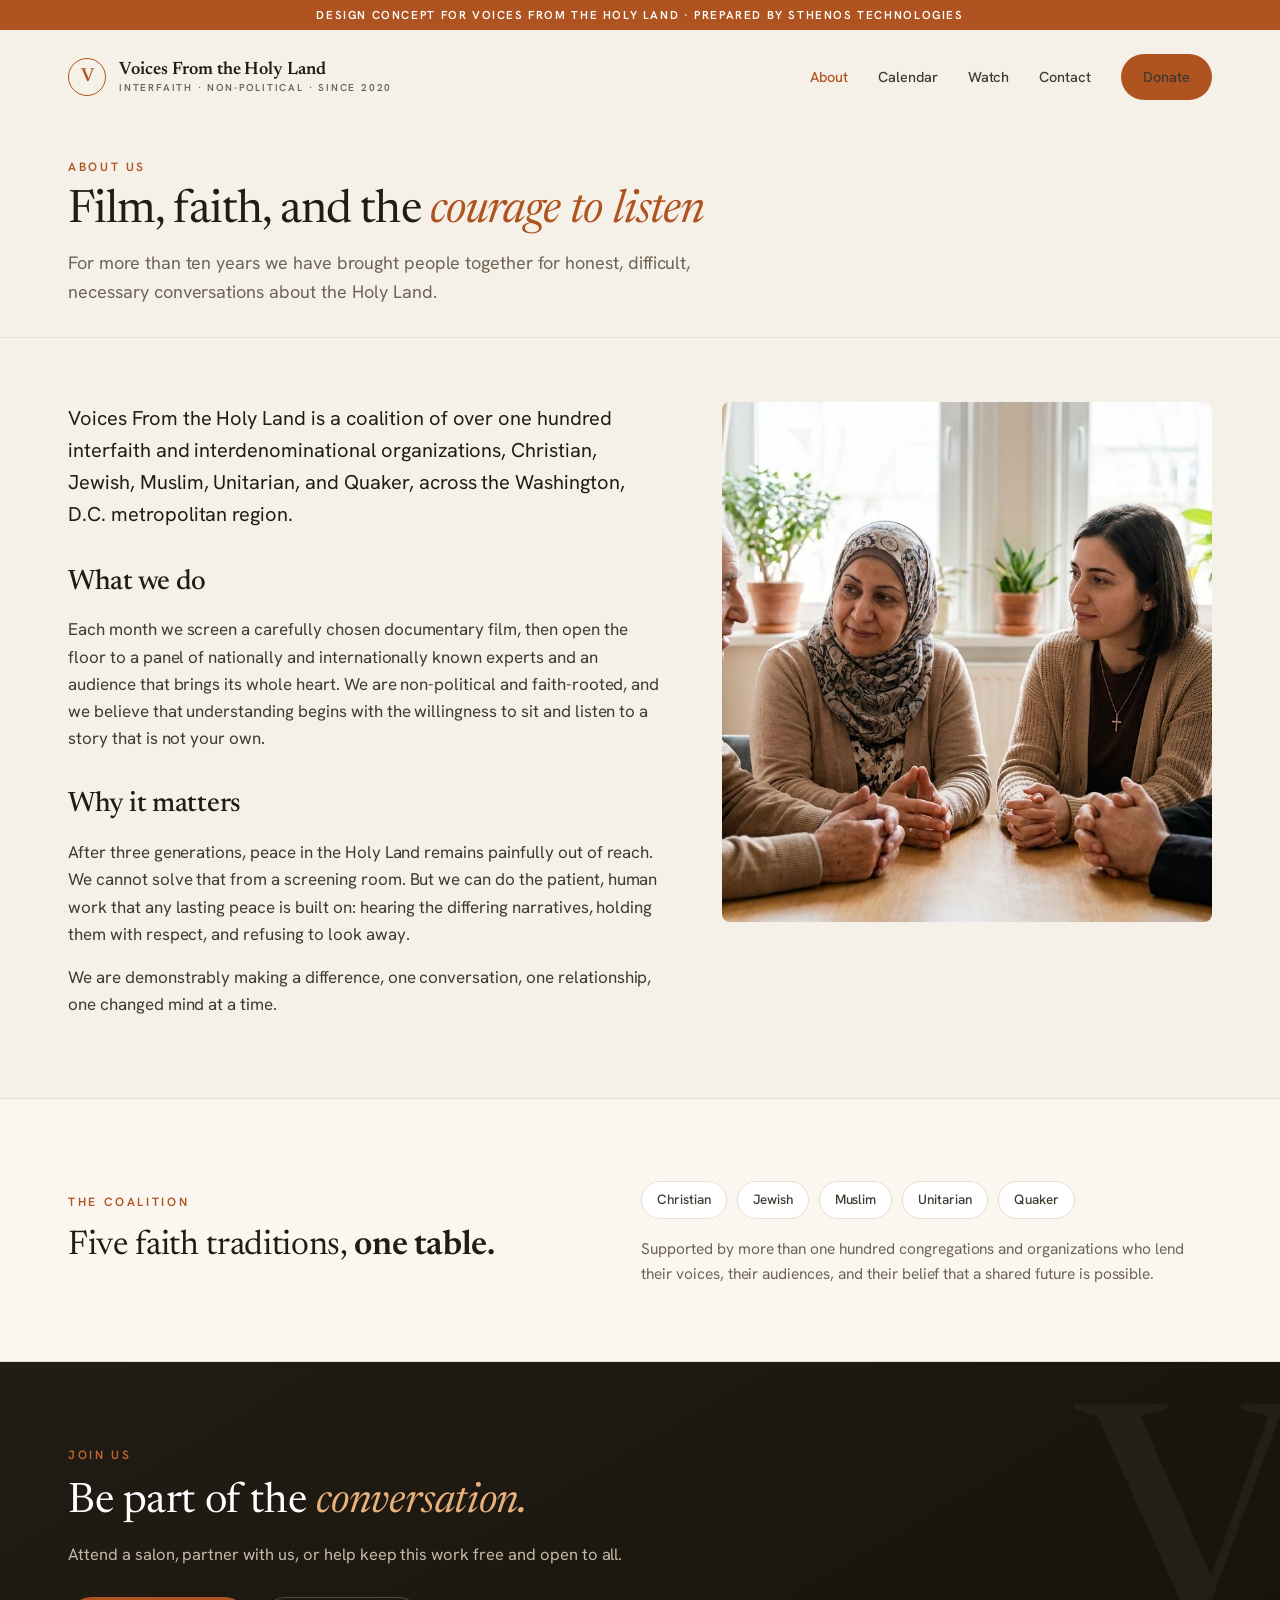
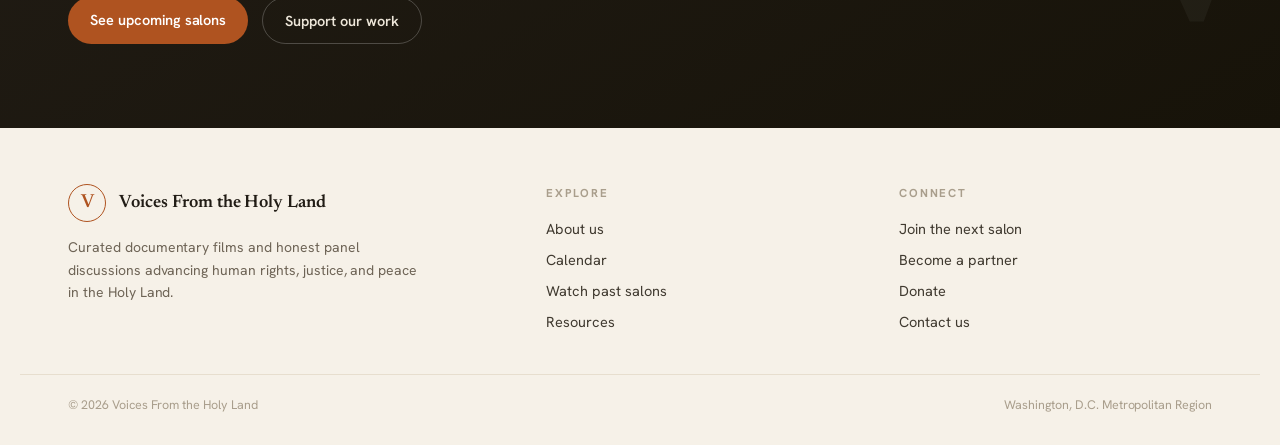
==== about.html @ 0915a4ef "VFHL website design concept (preview)" ====
<!DOCTYPE html>
<html lang="en">
<head>
<meta charset="UTF-8">
<meta name="viewport" content="width=device-width, initial-scale=1.0">
<title>About &middot; Voices From the Holy Land</title>
<link rel="stylesheet" href="assets/style.css">
</head>
<body>
<div class="concept">Design concept for Voices From the Holy Land &middot; prepared by Sthenos Technologies</div>
<nav>
  <a class="brand" href="index.html"><div class="mk serif">V</div><div class="nm">Voices From the Holy Land<small>Interfaith &middot; Non-political &middot; Since 2020</small></div></a>
  <div class="navlinks"><a href="about.html" class="active">About</a><a href="calendar.html">Calendar</a><a href="watch.html">Watch</a><a href="contact.html">Contact</a><a href="donate.html" class="btn">Donate</a></div>
</nav>

<div class="banner"><div class="wrap"><div class="eyebrow">About us</div><h1 class="serif">Film, faith, and the <em>courage to listen</em></h1><p>For more than ten years we have brought people together for honest, difficult, necessary conversations about the Holy Land.</p></div></div>

<section class="pad"><div class="wrap" style="display:grid;grid-template-columns:1.1fr .9fr;gap:54px;align-items:start;">
  <div class="prose">
    <p style="font-size:20px;color:var(--ink);">Voices From the Holy Land is a coalition of over one hundred interfaith and interdenominational organizations, Christian, Jewish, Muslim, Unitarian, and Quaker, across the Washington, D.C. metropolitan region.</p>
    <h2 class="serif">What we do</h2>
    <p>Each month we screen a carefully chosen documentary film, then open the floor to a panel of nationally and internationally known experts and an audience that brings its whole heart. We are non-political and faith-rooted, and we believe that understanding begins with the willingness to sit and listen to a story that is not your own.</p>
    <h2 class="serif">Why it matters</h2>
    <p>After three generations, peace in the Holy Land remains painfully out of reach. We cannot solve that from a screening room. But we can do the patient, human work that any lasting peace is built on: hearing the differing narratives, holding them with respect, and refusing to look away.</p>
    <p>We are demonstrably making a difference, one conversation, one relationship, one changed mind at a time.</p>
  </div>
  <div class="img" style="height:520px;border-radius:8px;background-image:url('assets/img/panel.jpg');"></div>
</div></section>

<section class="coal"><div class="wrap">
  <div><div class="eyebrow" style="margin-bottom:14px;">The coalition</div><h2 class="serif">Five faith traditions, <b>one table.</b></h2></div>
  <div><div class="faiths"><span>Christian</span><span>Jewish</span><span>Muslim</span><span>Unitarian</span><span>Quaker</span></div><p style="margin-top:18px;">Supported by more than one hundred congregations and organizations who lend their voices, their audiences, and their belief that a shared future is possible.</p></div>
</div></section>

<section class="give"><div class="mono serif">V</div><div class="wrap"><div class="eyebrow">Join us</div><h2 class="serif">Be part of the <em>conversation.</em></h2><p>Attend a salon, partner with us, or help keep this work free and open to all.</p><div class="cta"><a href="calendar.html" class="btn">See upcoming salons</a><a href="donate.html" class="btn ghost">Support our work</a></div></div></section>

<footer><div class="wrap">
  <div><div class="brand"><div class="mk serif">V</div><div class="nm">Voices From the Holy Land</div></div><p class="about">Curated documentary films and honest panel discussions advancing human rights, justice, and peace in the Holy Land.</p></div>
  <div><h6>Explore</h6><ul><li><a href="about.html">About us</a></li><li><a href="calendar.html">Calendar</a></li><li><a href="watch.html">Watch past salons</a></li><li><a href="contact.html">Resources</a></li></ul></div>
  <div><h6>Connect</h6><ul><li><a href="calendar.html">Join the next salon</a></li><li><a href="contact.html">Become a partner</a></li><li><a href="donate.html">Donate</a></li><li><a href="contact.html">Contact us</a></li></ul></div>
</div><div class="legal"><span>&copy; 2026 Voices From the Holy Land</span><span>Washington, D.C. Metropolitan Region</span></div></footer>
</body>
</html>
---- assets/style.css ----
/* Voices From the Holy Land — design concept stylesheet (Sthenos Technologies) */
@import url('https://fonts.googleapis.com/css2?family=Newsreader:ital,opsz,wght@0,6..72,300;0,6..72,400;0,6..72,500;0,6..72,600;1,6..72,400;1,6..72,500&family=Hanken+Grotesk:wght@400;500;600;700&display=swap');

:root{
  --paper:#F6F1E8; --paper2:#FBF7F0; --card:#FFFFFF; --ink:#211C15; --ink-deep:#171309;
  --body:#403A30; --muted:#6E6456; --faint:#A99E8C; --line:#E7DECE; --line-soft:#EFE8DA;
  --clay:#AF5320; --clay-bright:#C2682E; --clay-wash:#F1E5D8;
}
*{box-sizing:border-box;margin:0;padding:0;}
body{font-family:"Hanken Grotesk",sans-serif;color:var(--body);background:var(--paper);
  font-size:17px;line-height:1.6;-webkit-font-smoothing:antialiased;letter-spacing:-0.002em;}
.serif{font-family:"Newsreader",Georgia,serif;}
img{display:block;max-width:100%;}
a{color:inherit;text-decoration:none;}
.wrap{max-width:1240px;margin:0 auto;padding:0 48px;}
.eyebrow{font-size:12px;letter-spacing:.22em;text-transform:uppercase;color:var(--clay);font-weight:600;}
.center{text-align:center;}

/* concept ribbon */
.concept{background:var(--clay);color:#fff;text-align:center;font-size:11.5px;letter-spacing:.14em;
  text-transform:uppercase;font-weight:600;padding:6px;}
.concept a{color:#fff;text-decoration:underline;}

/* buttons */
.btn{display:inline-block;background:var(--clay);color:#fff;font-weight:600;font-size:14.5px;padding:11px 22px;border-radius:999px;cursor:pointer;border:none;font-family:inherit;}
.btn:hover{background:var(--clay-bright);}
.btn.ghost{background:transparent;color:var(--ink);border:1.5px solid var(--line);}
.btn.ghost:hover{border-color:var(--clay);color:var(--clay);}
.btn.lg{padding:14px 30px;font-size:16px;}

/* duotone-free image helper */
.img{background-size:cover;background-position:center;background-repeat:no-repeat;background-color:#2a231a;}

/* NAV */
nav{display:flex;align-items:center;justify-content:space-between;padding:24px 48px;max-width:1240px;margin:0 auto;}
.brand{display:flex;align-items:center;gap:13px;}
.brand .mk{width:38px;height:38px;border-radius:50%;border:1.5px solid var(--clay);display:flex;align-items:center;justify-content:center;font-family:"Newsreader",serif;font-weight:600;font-size:19px;color:var(--clay);}
.brand .nm{font-family:"Newsreader",serif;font-size:18px;font-weight:600;color:var(--ink);line-height:1.1;}
.brand .nm small{display:block;font-family:"Hanken Grotesk",sans-serif;font-size:10px;letter-spacing:.18em;text-transform:uppercase;color:var(--muted);font-weight:600;margin-top:2px;}
.navlinks{display:flex;gap:30px;align-items:center;}
.navlinks a{font-size:14.5px;font-weight:500;color:var(--body);}
.navlinks a:hover,.navlinks a.active{color:var(--clay);}

/* HERO (home) */
.hero{display:grid;grid-template-columns:1.06fr .94fr;gap:56px;align-items:center;padding:40px 48px 80px;max-width:1240px;margin:0 auto;}
.hero .kick{margin-bottom:22px;}
.hero h1{font-family:"Newsreader",serif;font-weight:400;font-size:60px;line-height:1.04;letter-spacing:-0.02em;color:var(--ink);}
.hero h1 em{font-style:italic;color:var(--clay);}
.hero p.sub{font-size:18.5px;color:var(--muted);margin-top:24px;max-width:30em;line-height:1.55;}
.hero .cta{display:flex;gap:14px;margin-top:34px;align-items:center;}
.hero .meta{margin-top:40px;display:flex;gap:34px;border-top:1px solid var(--line);padding-top:22px;}
.hero .meta .n{font-family:"Newsreader",serif;font-size:30px;font-weight:500;color:var(--ink);line-height:1;}
.hero .meta .l{font-size:12.5px;color:var(--muted);margin-top:6px;}
.hero-img{height:540px;border-radius:6px;position:relative;overflow:hidden;background-size:cover;background-position:center;}
.hero-img .cap{position:absolute;left:22px;bottom:20px;color:#F4EADF;font-size:12px;background:rgba(23,19,9,.4);backdrop-filter:blur(2px);padding:7px 12px;border-radius:5px;}

/* PAGE BANNER (inner pages) */
.banner{padding:34px 0 30px;border-bottom:1px solid var(--line);}
.banner h1{font-family:"Newsreader",serif;font-weight:400;font-size:46px;letter-spacing:-0.02em;color:var(--ink);line-height:1.05;margin-top:10px;}
.banner h1 em{font-style:italic;color:var(--clay);}
.banner p{color:var(--muted);font-size:18px;max-width:38em;margin-top:14px;}

/* generic section */
section.pad{padding:64px 0;}
.lead{color:var(--muted);font-size:18px;max-width:34em;}
.prose p{margin:0 0 16px;max-width:36em;color:var(--body);}
.prose h2{font-family:"Newsreader",serif;font-weight:500;font-size:28px;color:var(--ink);margin:30px 0 12px;letter-spacing:-0.01em;}

/* MISSION band */
.mission{background:var(--ink);color:#EDE6D9;padding:78px 0;}
.mission .wrap{display:grid;grid-template-columns:.8fr 1.2fr;gap:50px;align-items:start;}
.mission .eyebrow{color:var(--clay-bright);}
.mission h2{font-family:"Newsreader",serif;font-weight:400;font-size:25px;line-height:1.5;color:#FBF6EE;letter-spacing:-0.01em;}
.mission h2 b{font-weight:600;color:#fff;}
.mission .stat{margin-top:14px;color:#B7AD9C;font-size:15px;}

/* NEXT salon */
.next .wrap{display:grid;grid-template-columns:1fr 1fr;gap:48px;align-items:stretch;}
.next .img{border-radius:6px;min-height:360px;}
.next .panel{display:flex;flex-direction:column;justify-content:center;}
.next .date{display:flex;align-items:baseline;gap:10px;color:var(--clay);font-weight:600;}
.next .date .d{font-family:"Newsreader",serif;font-size:46px;font-weight:500;line-height:1;}
.next .date .mo{font-size:13px;letter-spacing:.16em;text-transform:uppercase;}
.next h3{font-family:"Newsreader",serif;font-weight:500;font-size:34px;line-height:1.12;color:var(--ink);margin:18px 0 12px;letter-spacing:-0.01em;}
.next p{color:var(--muted);max-width:30em;margin-bottom:24px;}
.next .who{font-size:13.5px;color:var(--faint);margin-top:16px;}

/* LIBRARY (home featured) */
.lib .head{display:flex;align-items:flex-end;justify-content:space-between;margin-bottom:30px;}
.lib .head h2{font-family:"Newsreader",serif;font-weight:400;font-size:40px;letter-spacing:-0.015em;color:var(--ink);line-height:1.05;}
.lib .head h2 em{font-style:italic;color:var(--clay);}
.lib .grid{display:grid;grid-template-columns:1.5fr 1fr;gap:30px;}
.feat{border-radius:6px;overflow:hidden;}
.feat .ph{height:330px;background-size:cover;background-position:center;}
.feat .body{padding:20px 4px 0;}
.feat .tag,.list .tag{font-size:11.5px;letter-spacing:.14em;text-transform:uppercase;color:var(--clay);font-weight:600;}
.feat h4{font-family:"Newsreader",serif;font-weight:500;font-size:26px;color:var(--ink);margin:8px 0 6px;line-height:1.15;}
.feat p{color:var(--muted);font-size:15px;max-width:34em;}
.list{display:flex;flex-direction:column;gap:18px;}
.litem{display:grid;grid-template-columns:118px 1fr;gap:16px;align-items:center;border-bottom:1px solid var(--line-soft);padding-bottom:18px;}
.litem:last-child{border-bottom:none;}
.litem .th{height:80px;border-radius:5px;}
.litem h5{font-family:"Newsreader",serif;font-weight:500;font-size:17.5px;color:var(--ink);line-height:1.2;margin-bottom:3px;}
.litem .meta{font-size:12.5px;color:var(--faint);}

/* WATCH page grid (uniform editorial cards, varied via featured row handled in markup) */
.watchgrid{display:grid;grid-template-columns:repeat(3,1fr);gap:28px;margin-top:8px;}
.wcard{border:1px solid var(--line);border-radius:8px;overflow:hidden;background:var(--card);}
.wcard .ph{height:170px;background-size:cover;background-position:center;}
.wcard .b{padding:16px 17px 18px;}
.wcard .tag{font-size:11px;letter-spacing:.14em;text-transform:uppercase;color:var(--clay);font-weight:600;}
.wcard h4{font-family:"Newsreader",serif;font-weight:500;font-size:20px;color:var(--ink);margin:7px 0 6px;line-height:1.18;}
.wcard p{font-size:13.5px;color:var(--muted);}

/* CALENDAR list */
.event{display:grid;grid-template-columns:120px 1fr auto;gap:26px;align-items:center;padding:22px 0;border-bottom:1px solid var(--line);}
.event .d{font-family:"Newsreader",serif;color:var(--clay);}
.event .d .day{font-size:38px;font-weight:500;line-height:1;}
.event .d .mo{font-size:12px;letter-spacing:.14em;text-transform:uppercase;font-family:"Hanken Grotesk",sans-serif;font-weight:700;}
.event h4{font-family:"Newsreader",serif;font-weight:500;font-size:23px;color:var(--ink);line-height:1.15;}
.event .meta{font-size:13.5px;color:var(--muted);margin-top:4px;}

/* COALITION */
.coal{background:var(--paper2);border-top:1px solid var(--line);border-bottom:1px solid var(--line);padding:74px 0;}
.coal .wrap{display:grid;grid-template-columns:1fr 1.1fr;gap:54px;align-items:center;}
.coal h2{font-family:"Newsreader",serif;font-weight:400;font-size:34px;line-height:1.18;color:var(--ink);letter-spacing:-0.01em;}
.coal h2 b{font-weight:600;}
.faiths{display:flex;flex-wrap:wrap;gap:10px;margin-top:8px;}
.faiths span{font-size:13.5px;color:var(--body);border:1px solid var(--line);background:#fff;border-radius:999px;padding:7px 15px;font-weight:500;}
.coal p{color:var(--muted);font-size:15.5px;}

/* DONATE band + page */
.give{background:linear-gradient(150deg,#211C15,#171309);color:#EDE6D9;padding:84px 0;position:relative;overflow:hidden;}
.give .mono{position:absolute;right:-20px;bottom:-60px;font-family:"Newsreader",serif;font-size:300px;color:#fff;opacity:.04;font-weight:500;}
.give .wrap{position:relative;}
.give .eyebrow{color:var(--clay-bright);}
.give h2{font-family:"Newsreader",serif;font-weight:400;font-size:42px;line-height:1.1;color:#fff;margin:14px 0 16px;max-width:15em;letter-spacing:-0.01em;}
.give h2 em{font-style:italic;color:#E8B07A;}
.give p{color:#C3B9A8;max-width:36em;font-size:16.5px;margin-bottom:30px;}
.give .cta{display:flex;gap:14px;}
.give .btn.ghost{color:#EDE6D9;border-color:rgba(255,255,255,.22);}
.give .btn.ghost:hover{border-color:var(--clay-bright);color:#fff;}
.tiers{display:grid;grid-template-columns:repeat(4,1fr);gap:16px;margin-top:8px;}
.tier{border:1px solid var(--line);border-radius:8px;padding:22px 20px;background:var(--card);text-align:center;}
.tier .amt{font-family:"Newsreader",serif;font-size:30px;font-weight:500;color:var(--ink);}
.tier p{font-size:13.5px;color:var(--muted);margin:8px 0 16px;}

/* CONTACT form */
.formgrid{display:grid;grid-template-columns:1.1fr 1fr;gap:48px;align-items:start;}
.field{margin-bottom:16px;}
.field label{display:block;font-size:13px;font-weight:600;color:var(--ink);margin-bottom:6px;}
.field input,.field textarea{width:100%;border:1px solid var(--line);border-radius:7px;padding:12px 14px;font-family:inherit;font-size:15px;color:var(--body);background:var(--card);}
.field textarea{min-height:130px;resize:vertical;}
.field input:focus,.field textarea:focus{outline:none;border-color:var(--clay);}

/* FOOTER */
footer{padding:56px 0 30px;}
footer .wrap{display:grid;grid-template-columns:1.4fr 1fr 1fr;gap:40px;}
footer .brand{margin-bottom:14px;}
footer .about{color:var(--muted);font-size:14px;max-width:26em;}
footer h6{font-size:11.5px;letter-spacing:.16em;text-transform:uppercase;color:var(--faint);font-weight:700;margin-bottom:14px;}
footer ul{list-style:none;}
footer li{margin:8px 0;font-size:14.5px;}
footer li a:hover{color:var(--clay);}
.legal{max-width:1240px;margin:32px auto 0;padding:20px 48px 0;border-top:1px solid var(--line);display:flex;justify-content:space-between;color:var(--faint);font-size:12.5px;}

@media (max-width:900px){
  .wrap{padding:0 24px;}
  .hero,.mission .wrap,.next .wrap,.lib .grid,.coal .wrap,.formgrid{grid-template-columns:1fr;}
  .watchgrid,.tiers{grid-template-columns:1fr 1fr;}
  .hero h1{font-size:42px;} nav{padding:18px 24px;flex-wrap:wrap;gap:12px;}
}
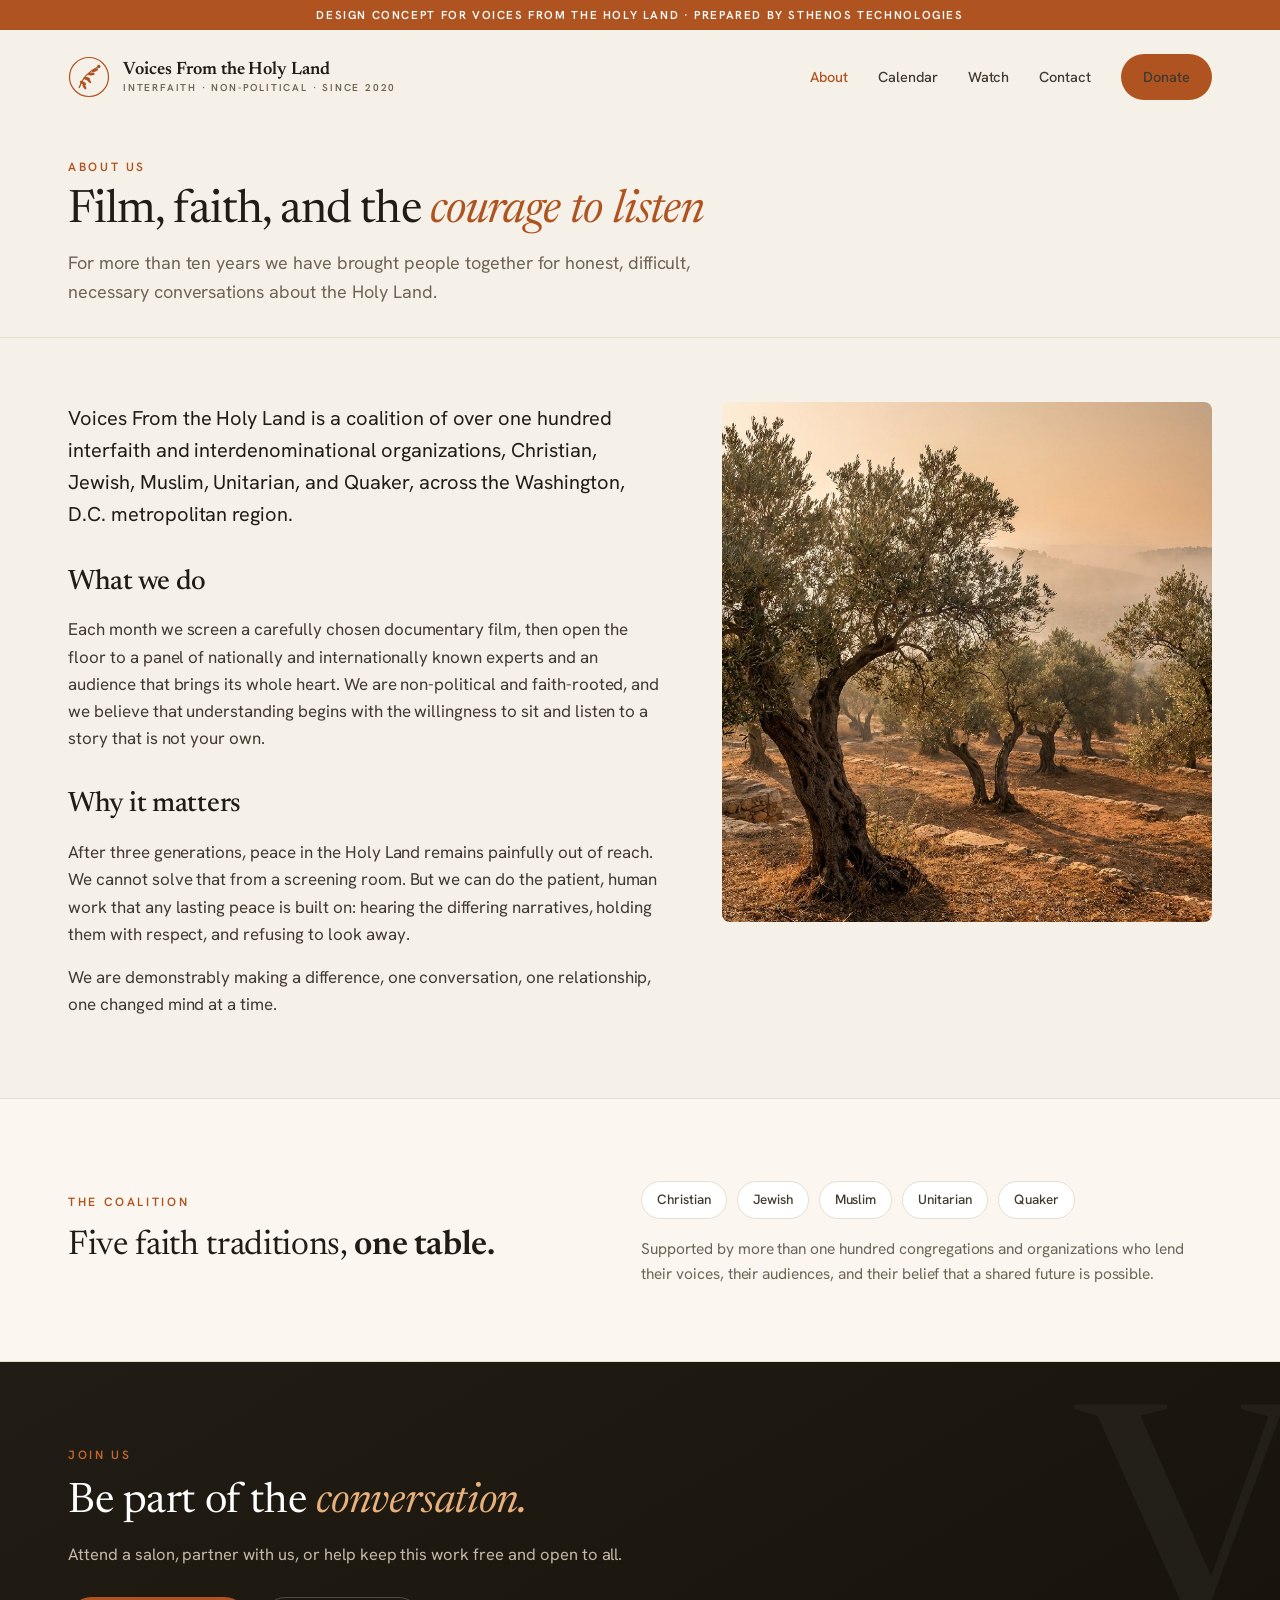
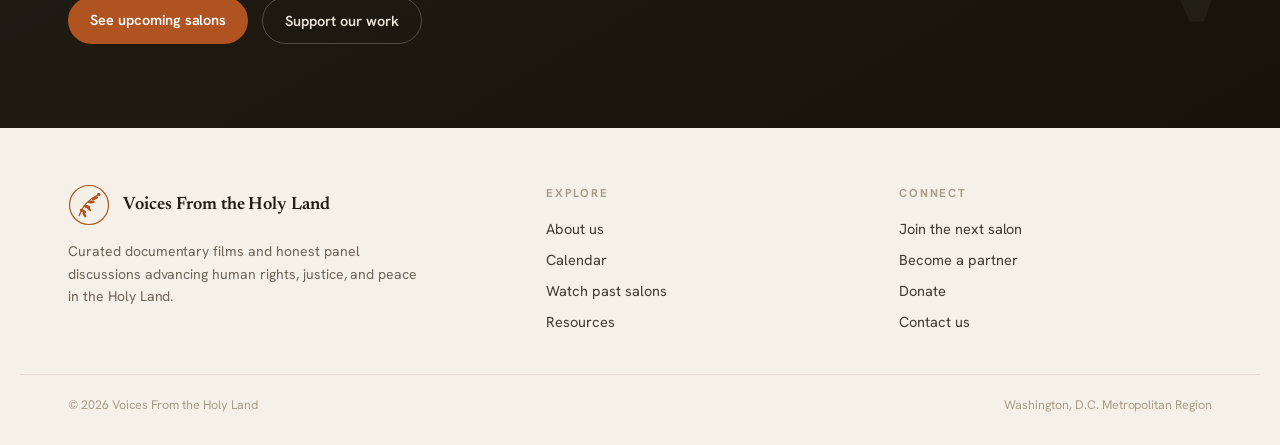
==== commit e1a46948: "Redesign: olive-branch logo, cinematic full-bleed hero, unique imagery, working CTAs, donation engin" ====
--- a/about.html
+++ b/about.html
@@ -9,7 +9,7 @@
 <body>
 <div class="concept">Design concept for Voices From the Holy Land &middot; prepared by Sthenos Technologies</div>
 <nav>
-  <a class="brand" href="index.html"><div class="mk serif">V</div><div class="nm">Voices From the Holy Land<small>Interfaith &middot; Non-political &middot; Since 2020</small></div></a>
+  <a class="brand" href="index.html"><img src="assets/logo.svg" class="mk" alt="Voices From the Holy Land"><div class="nm">Voices From the Holy Land<small>Interfaith &middot; Non-political &middot; Since 2020</small></div></a>
   <div class="navlinks"><a href="about.html" class="active">About</a><a href="calendar.html">Calendar</a><a href="watch.html">Watch</a><a href="contact.html">Contact</a><a href="donate.html" class="btn">Donate</a></div>
 </nav>
 
@@ -24,7 +24,7 @@
     <p>After three generations, peace in the Holy Land remains painfully out of reach. We cannot solve that from a screening room. But we can do the patient, human work that any lasting peace is built on: hearing the differing narratives, holding them with respect, and refusing to look away.</p>
     <p>We are demonstrably making a difference, one conversation, one relationship, one changed mind at a time.</p>
   </div>
-  <div class="img" style="height:520px;border-radius:8px;background-image:url('assets/img/panel.jpg');"></div>
+  <div class="img" style="height:520px;border-radius:8px;background-image:url('assets/img/hero.jpg');"></div>
 </div></section>
 
 <section class="coal"><div class="wrap">
@@ -35,7 +35,7 @@
 <section class="give"><div class="mono serif">V</div><div class="wrap"><div class="eyebrow">Join us</div><h2 class="serif">Be part of the <em>conversation.</em></h2><p>Attend a salon, partner with us, or help keep this work free and open to all.</p><div class="cta"><a href="calendar.html" class="btn">See upcoming salons</a><a href="donate.html" class="btn ghost">Support our work</a></div></div></section>
 
 <footer><div class="wrap">
-  <div><div class="brand"><div class="mk serif">V</div><div class="nm">Voices From the Holy Land</div></div><p class="about">Curated documentary films and honest panel discussions advancing human rights, justice, and peace in the Holy Land.</p></div>
+  <div><div class="brand"><img src="assets/logo.svg" class="mk" alt="Voices From the Holy Land"><div class="nm">Voices From the Holy Land</div></div><p class="about">Curated documentary films and honest panel discussions advancing human rights, justice, and peace in the Holy Land.</p></div>
   <div><h6>Explore</h6><ul><li><a href="about.html">About us</a></li><li><a href="calendar.html">Calendar</a></li><li><a href="watch.html">Watch past salons</a></li><li><a href="contact.html">Resources</a></li></ul></div>
   <div><h6>Connect</h6><ul><li><a href="calendar.html">Join the next salon</a></li><li><a href="contact.html">Become a partner</a></li><li><a href="donate.html">Donate</a></li><li><a href="contact.html">Contact us</a></li></ul></div>
 </div><div class="legal"><span>&copy; 2026 Voices From the Holy Land</span><span>Washington, D.C. Metropolitan Region</span></div></footer>
--- a/assets/style.css
+++ b/assets/style.css
@@ -34,7 +34,7 @@
 /* NAV */
 nav{display:flex;align-items:center;justify-content:space-between;padding:24px 48px;max-width:1240px;margin:0 auto;}
 .brand{display:flex;align-items:center;gap:13px;}
-.brand .mk{width:38px;height:38px;border-radius:50%;border:1.5px solid var(--clay);display:flex;align-items:center;justify-content:center;font-family:"Newsreader",serif;font-weight:600;font-size:19px;color:var(--clay);}
+.brand .mk{width:42px;height:42px;flex:0 0 42px;}
 .brand .nm{font-family:"Newsreader",serif;font-size:18px;font-weight:600;color:var(--ink);line-height:1.1;}
 .brand .nm small{display:block;font-family:"Hanken Grotesk",sans-serif;font-size:10px;letter-spacing:.18em;text-transform:uppercase;color:var(--muted);font-weight:600;margin-top:2px;}
 .navlinks{display:flex;gap:30px;align-items:center;}
@@ -104,9 +104,10 @@
 .litem .meta{font-size:12.5px;color:var(--faint);}
 
 /* WATCH page grid (uniform editorial cards, varied via featured row handled in markup) */
-.watchgrid{display:grid;grid-template-columns:repeat(3,1fr);gap:28px;margin-top:8px;}
-.wcard{border:1px solid var(--line);border-radius:8px;overflow:hidden;background:var(--card);}
-.wcard .ph{height:170px;background-size:cover;background-position:center;}
+.watchgrid{display:grid;grid-template-columns:repeat(2,1fr);gap:28px;margin-top:8px;}
+.wcard{border:1px solid var(--line);border-radius:8px;overflow:hidden;background:var(--card);transition:box-shadow .15s;}
+.wcard:hover{box-shadow:0 16px 40px -28px rgba(33,28,21,.5);}
+.wcard .ph{height:240px;background-size:cover;background-position:center;}
 .wcard .b{padding:16px 17px 18px;}
 .wcard .tag{font-size:11px;letter-spacing:.14em;text-transform:uppercase;color:var(--clay);font-weight:600;}
 .wcard h4{font-family:"Newsreader",serif;font-weight:500;font-size:20px;color:var(--ink);margin:7px 0 6px;line-height:1.18;}
@@ -164,7 +165,51 @@
 footer li a:hover{color:var(--clay);}
 .legal{max-width:1240px;margin:32px auto 0;padding:20px 48px 0;border-top:1px solid var(--line);display:flex;justify-content:space-between;color:var(--faint);font-size:12.5px;}
 
+/* ---- CINEMATIC FULL-BLEED HERO ---- */
+.herofull{position:relative;min-height:84vh;display:flex;align-items:flex-end;background-size:cover;background-position:center;color:#fff;}
+.herofull:before{content:"";position:absolute;inset:0;background:linear-gradient(180deg,rgba(23,19,9,.12) 0%,rgba(23,19,9,.28) 42%,rgba(23,19,9,.84) 100%);}
+.herofull .inner{position:relative;max-width:1240px;margin:0 auto;padding:0 48px 60px;width:100%;}
+.herofull .kick{color:#E8B07A;}
+.herofull h1{font-family:"Newsreader",serif;font-weight:400;font-size:62px;line-height:1.02;letter-spacing:-0.02em;color:#fff;max-width:13em;margin:16px 0 0;}
+.herofull h1 em{font-style:italic;color:#E8B07A;}
+.herofull p.sub{color:#ECE5D8;font-size:19px;max-width:34em;margin-top:20px;line-height:1.5;}
+.herofull .cta{display:flex;gap:14px;margin-top:30px;flex-wrap:wrap;}
+.herofull .btn.ghost{color:#fff;border-color:rgba(255,255,255,.4);}
+.herofull .btn.ghost:hover{border-color:#fff;color:#fff;}
+.herofull .meta{display:flex;gap:42px;margin-top:38px;border-top:1px solid rgba(255,255,255,.2);padding-top:20px;flex-wrap:wrap;}
+.herofull .meta .n{font-family:"Newsreader",serif;font-size:30px;color:#fff;line-height:1;}
+.herofull .meta .l{font-size:12.5px;color:#D8CFC0;margin-top:5px;}
+
+/* ---- DONATION ENGINE ---- */
+.donate-wrap{display:grid;grid-template-columns:1.05fr .95fr;gap:48px;align-items:start;}
+.donate-card{background:var(--card);border:1px solid var(--line);border-radius:14px;padding:26px 28px;box-shadow:0 20px 55px -32px rgba(33,28,21,.55);}
+.dtabs{display:grid;grid-template-columns:1fr 1fr;gap:6px;background:var(--paper);border:1px solid var(--line);border-radius:999px;padding:5px;margin-bottom:22px;}
+.dtab{text-align:center;padding:10px;border-radius:999px;font-weight:600;font-size:14.5px;color:var(--muted);cursor:pointer;border:none;background:transparent;font-family:inherit;line-height:1.2;}
+.dtab.on{background:var(--clay);color:#fff;}
+.dtab .tagm{font-size:9.5px;display:block;letter-spacing:.08em;text-transform:uppercase;font-weight:700;opacity:.9;margin-top:2px;}
+.amt-grid{display:grid;grid-template-columns:repeat(3,1fr);gap:10px;}
+.amt-btn{border:1.5px solid var(--line);background:var(--paper2);border-radius:10px;padding:15px 6px;text-align:center;cursor:pointer;font-family:inherit;}
+.amt-btn:hover{border-color:var(--clay);}
+.amt-btn .a{font-family:"Newsreader",serif;font-size:23px;color:var(--ink);font-weight:500;display:block;}
+.amt-btn .i{font-size:10.5px;color:var(--muted);margin-top:5px;display:block;line-height:1.3;}
+.amt-btn.sel{border-color:var(--clay);background:var(--clay-wash);}
+.amt-custom{grid-column:span 3;display:flex;align-items:center;gap:8px;border:1.5px solid var(--line);border-radius:10px;padding:11px 14px;}
+.amt-custom span{font-family:"Newsreader",serif;font-size:20px;color:var(--muted);}
+.amt-custom input{border:none;outline:none;font-family:inherit;font-size:18px;width:100%;background:transparent;color:var(--ink);}
+.give-now{margin-top:20px;width:100%;text-align:center;font-size:16px;padding:15px;}
+.give-now .amt-out{font-weight:700;}
+.pay-note{margin-top:13px;font-size:12px;color:var(--faint);text-align:center;}
+.dside h3{font-family:"Newsreader",serif;font-size:25px;color:var(--ink);margin:0 0 8px;letter-spacing:-0.01em;}
+.dside .lead{color:var(--muted);font-size:16px;margin:0 0 24px;}
+.trust{display:flex;flex-direction:column;gap:18px;}
+.trust .t{display:grid;grid-template-columns:26px 1fr;gap:12px;align-items:start;}
+.trust .t .ic{color:var(--clay);font-weight:700;font-family:"Newsreader",serif;font-size:18px;line-height:1.3;}
+.trust .t p{margin:0;font-size:14px;color:var(--muted);}
+.trust .t b{color:var(--ink);font-weight:600;}
+
 @media (max-width:900px){
+  .herofull h1{font-size:40px;} .herofull{min-height:88vh;}
+  .donate-wrap{grid-template-columns:1fr;}
   .wrap{padding:0 24px;}
   .hero,.mission .wrap,.next .wrap,.lib .grid,.coal .wrap,.formgrid{grid-template-columns:1fr;}
   .watchgrid,.tiers{grid-template-columns:1fr 1fr;}
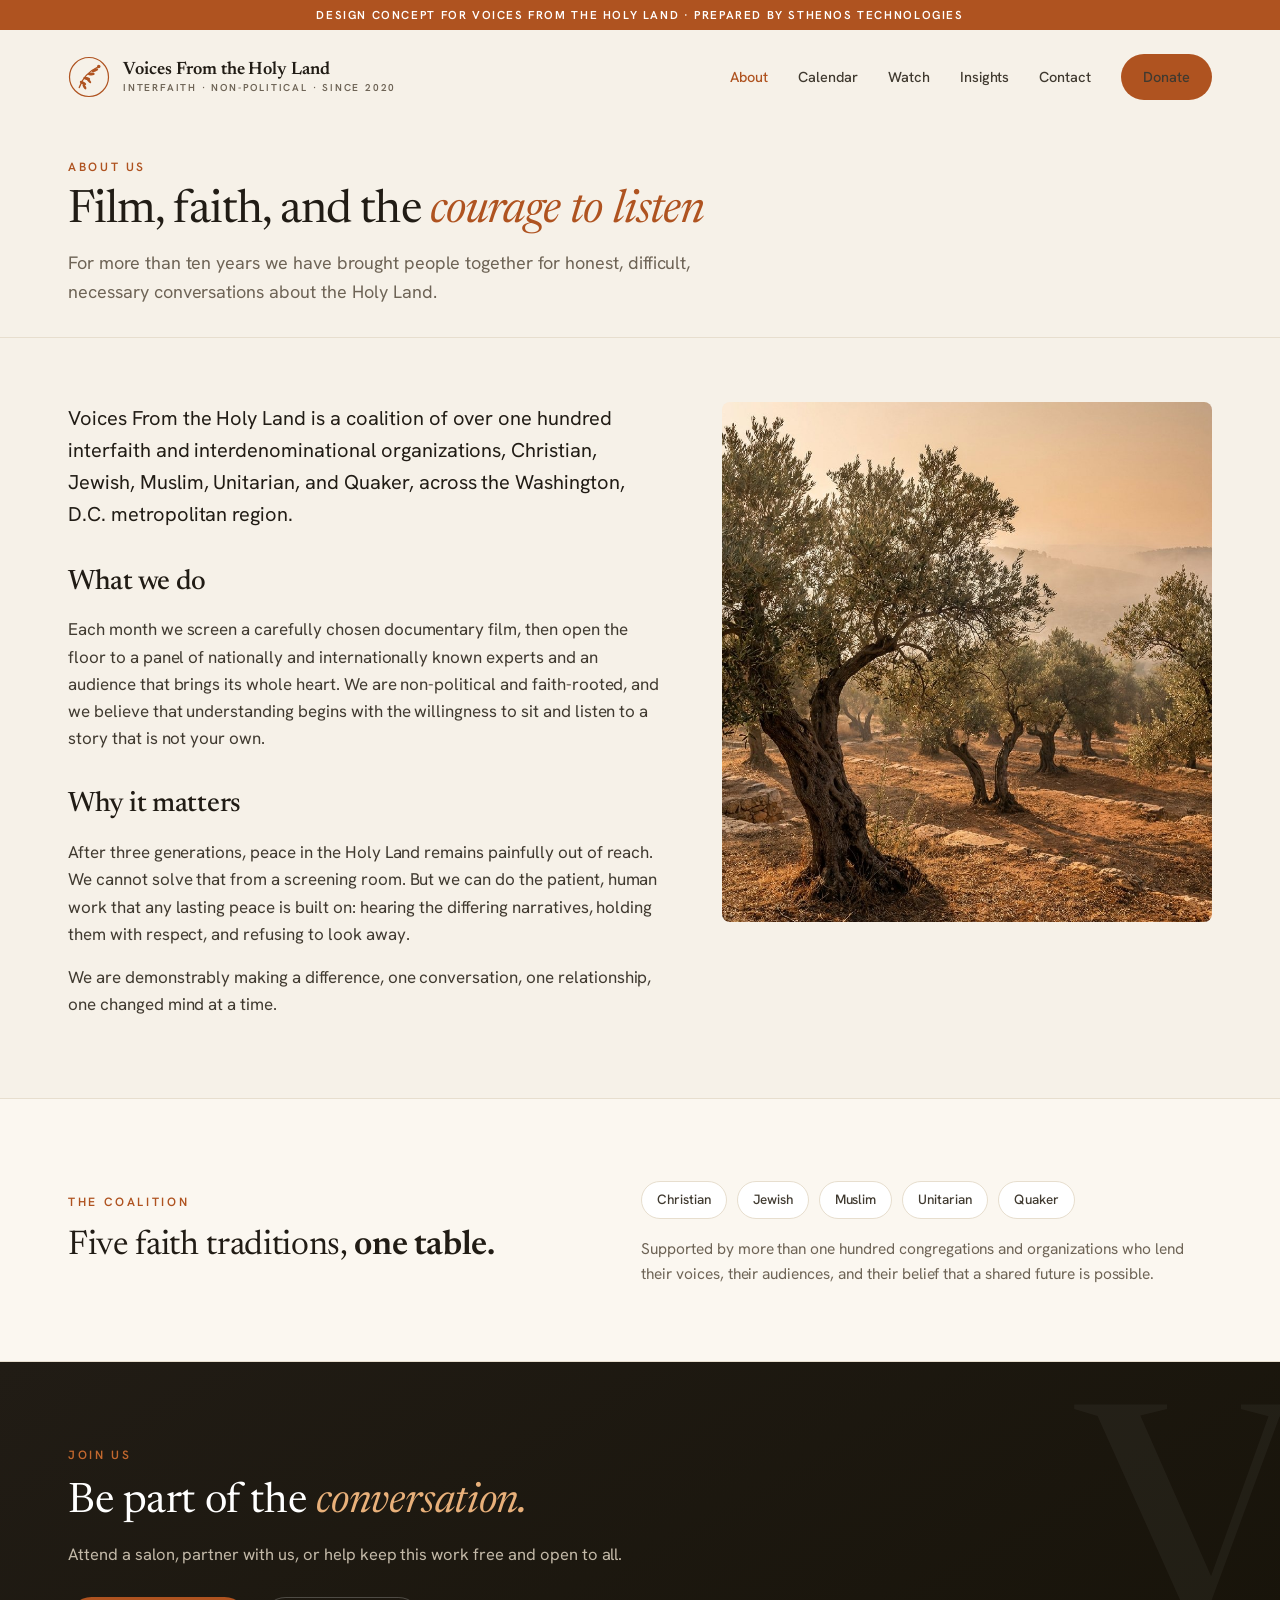
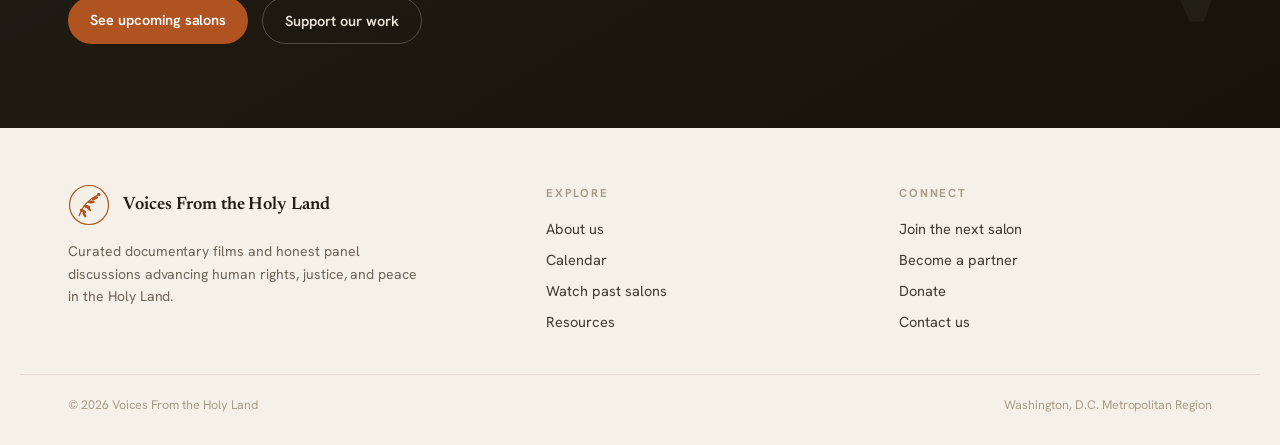
==== commit cacab8e6: "SEO foundation (meta+schema+sitemap+robots), Insights blog with 3 posts, Event schema" ====
--- a/about.html
+++ b/about.html
@@ -3,14 +3,26 @@
 <head>
 <meta charset="UTF-8">
 <meta name="viewport" content="width=device-width, initial-scale=1.0">
-<title>About &middot; Voices From the Holy Land</title>
+<title>About Us | Voices From the Holy Land</title>
+<meta name="description" content="A coalition of over 100 interfaith and interdenominational organizations using film and honest dialogue to advance peace in the Holy Land. Learn our story.">
+<link rel="canonical" href="https://www.voicesfromtheholyland.org/about.html">
+<meta name="robots" content="index,follow">
+<meta property="og:type" content="website">
+<meta property="og:site_name" content="Voices From the Holy Land">
+<meta property="og:title" content="About Us | Voices From the Holy Land">
+<meta property="og:description" content="A coalition of over 100 interfaith and interdenominational organizations using film and honest dialogue to advance peace in the Holy Land. Learn our story.">
+<meta property="og:url" content="https://www.voicesfromtheholyland.org/about.html">
+<meta property="og:image" content="https://www.voicesfromtheholyland.org/assets/img/hero.jpg">
+<meta name="twitter:card" content="summary_large_image">
+<link rel="icon" href="assets/logo.svg" type="image/svg+xml">
 <link rel="stylesheet" href="assets/style.css">
+<script type="application/ld+json">{"@context":"https://schema.org","@type":"NGO","name":"Voices From the Holy Land","alternateName":"VFHL","url":"https://www.voicesfromtheholyland.org/","logo":"https://www.voicesfromtheholyland.org/assets/logo.svg","description":"An interfaith coalition using documentary films and honest panel discussions to advance human rights, justice, and peace in the Holy Land.","foundingDate":"2020","areaServed":"United States","knowsAbout":["Israel and Palestine","human rights","peace","interfaith dialogue","documentary film"]}</script>
 </head>
 <body>
 <div class="concept">Design concept for Voices From the Holy Land &middot; prepared by Sthenos Technologies</div>
 <nav>
   <a class="brand" href="index.html"><img src="assets/logo.svg" class="mk" alt="Voices From the Holy Land"><div class="nm">Voices From the Holy Land<small>Interfaith &middot; Non-political &middot; Since 2020</small></div></a>
-  <div class="navlinks"><a href="about.html" class="active">About</a><a href="calendar.html">Calendar</a><a href="watch.html">Watch</a><a href="contact.html">Contact</a><a href="donate.html" class="btn">Donate</a></div>
+  <div class="navlinks"><a href="about.html" class="active">About</a><a href="calendar.html">Calendar</a><a href="watch.html">Watch</a><a href="blog.html">Insights</a><a href="contact.html">Contact</a><a href="donate.html" class="btn">Donate</a></div>
 </nav>
 
 <div class="banner"><div class="wrap"><div class="eyebrow">About us</div><h1 class="serif">Film, faith, and the <em>courage to listen</em></h1><p>For more than ten years we have brought people together for honest, difficult, necessary conversations about the Holy Land.</p></div></div>
--- a/assets/style.css
+++ b/assets/style.css
@@ -215,3 +215,27 @@
   .watchgrid,.tiers{grid-template-columns:1fr 1fr;}
   .hero h1{font-size:42px;} nav{padding:18px 24px;flex-wrap:wrap;gap:12px;}
 }
+
+/* ---------- Blog / Insights ---------- */
+.bloggrid{display:grid;grid-template-columns:repeat(3,1fr);gap:26px;}
+@media(max-width:900px){.bloggrid{grid-template-columns:1fr;}}
+.bcard{display:flex;flex-direction:column;background:#fff;border:1px solid rgba(33,28,21,.10);border-radius:14px;padding:30px 28px;text-decoration:none;transition:transform .15s ease,box-shadow .15s ease;min-height:260px;}
+.bcard:hover{transform:translateY(-3px);box-shadow:0 18px 40px rgba(33,28,21,.10);}
+.bcard .cat{font-family:'Hanken Grotesk',sans-serif;font-size:12px;letter-spacing:.14em;text-transform:uppercase;color:var(--clay);font-weight:700;margin-bottom:14px;}
+.bcard h3{font-size:23px;line-height:1.25;color:var(--ink);margin:0 0 12px;}
+.bcard p{color:var(--muted);font-size:15.5px;line-height:1.6;margin:0;flex:1;}
+.bcard .rt{margin-top:18px;font-family:'Hanken Grotesk',sans-serif;font-size:13px;color:var(--faint);}
+.bcard.soon{background:transparent;border-style:dashed;}
+.bcard.soon .cat{color:var(--faint);}
+
+/* Article */
+.article{max-width:720px;margin:0 auto;padding:8px 24px 10px;}
+.article .cat{font-family:'Hanken Grotesk',sans-serif;font-size:13px;letter-spacing:.14em;text-transform:uppercase;color:var(--clay);font-weight:700;}
+.article .byline{font-family:'Hanken Grotesk',sans-serif;color:var(--faint);font-size:14px;margin:10px 0 0;}
+.article h2{font-size:27px;line-height:1.3;color:var(--ink);margin:42px 0 14px;}
+.article p{font-size:18px;line-height:1.8;color:#3a342b;margin:0 0 20px;}
+.article .lead{font-size:21px;line-height:1.7;color:var(--ink);}
+.article blockquote{margin:30px 0;padding:6px 0 6px 26px;border-left:3px solid var(--clay);font-family:'Newsreader',serif;font-style:italic;font-size:21px;color:var(--ink);}
+.article ul{margin:0 0 22px;padding-left:22px;}
+.article li{font-size:18px;line-height:1.75;color:#3a342b;margin-bottom:10px;}
+.article .endnote{margin-top:40px;padding-top:22px;border-top:1px solid rgba(33,28,21,.12);color:var(--faint);font-size:15px;font-family:'Hanken Grotesk',sans-serif;}
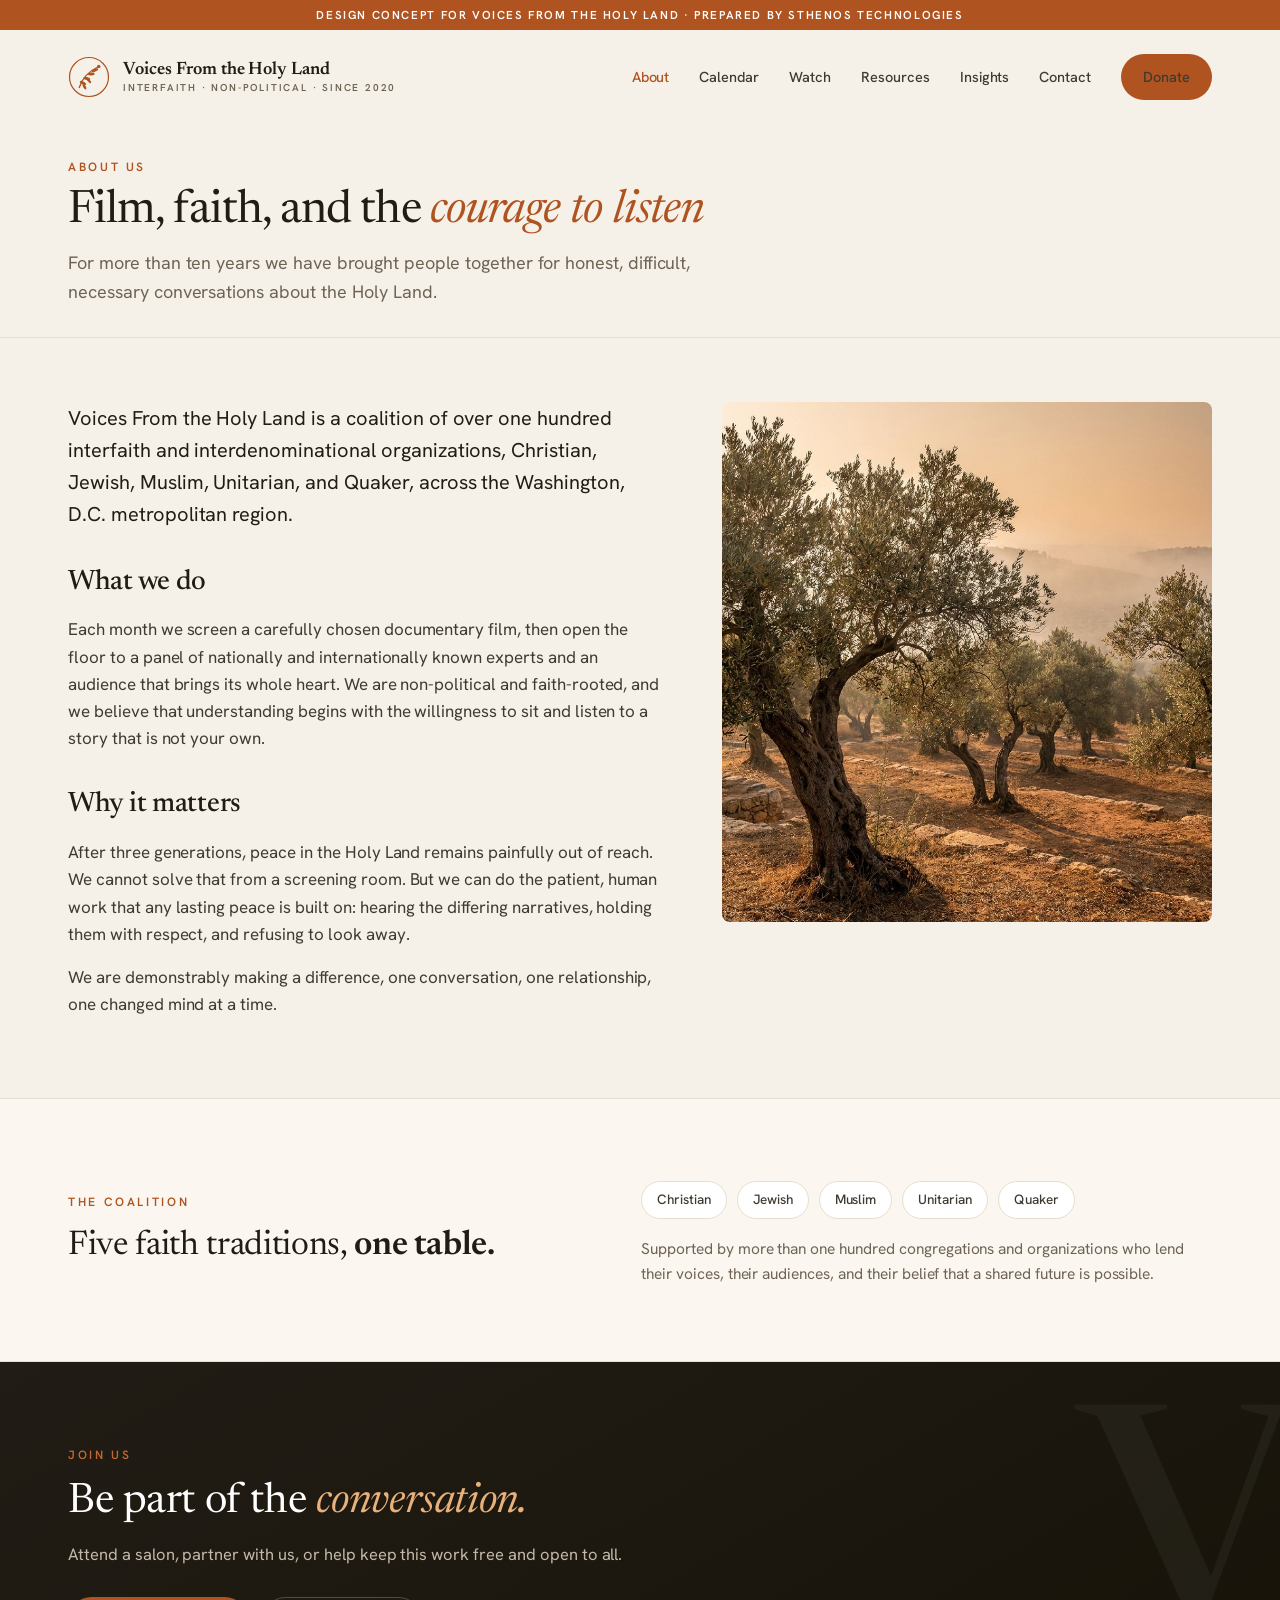
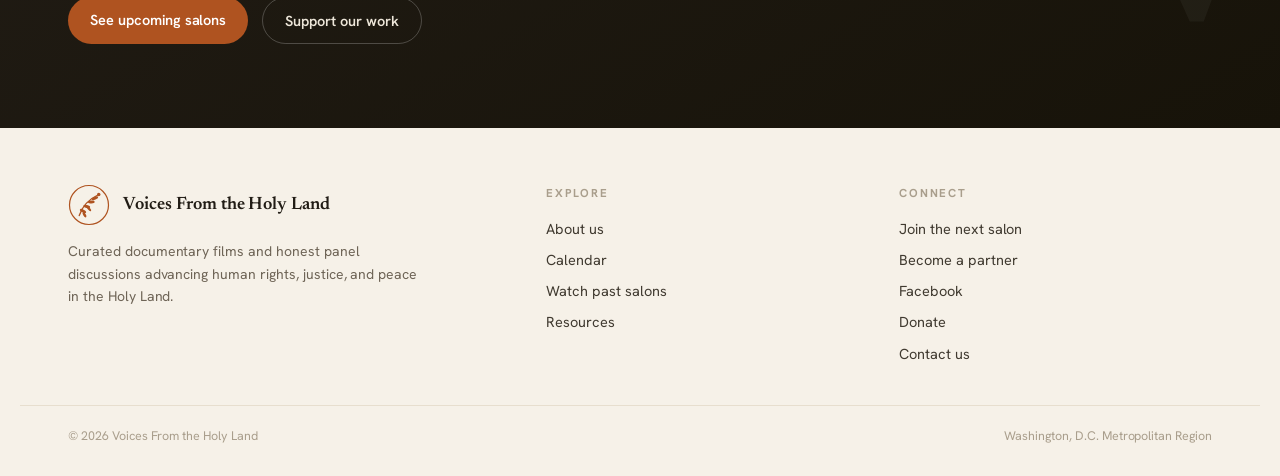
==== commit 42f87d2d: "Carry over Resources page (full curated library, all links preserved) + Resources in nav, Video of t" ====
--- a/about.html
+++ b/about.html
@@ -22,7 +22,7 @@
 <div class="concept">Design concept for Voices From the Holy Land &middot; prepared by Sthenos Technologies</div>
 <nav>
   <a class="brand" href="index.html"><img src="assets/logo.svg" class="mk" alt="Voices From the Holy Land"><div class="nm">Voices From the Holy Land<small>Interfaith &middot; Non-political &middot; Since 2020</small></div></a>
-  <div class="navlinks"><a href="about.html" class="active">About</a><a href="calendar.html">Calendar</a><a href="watch.html">Watch</a><a href="blog.html">Insights</a><a href="contact.html">Contact</a><a href="donate.html" class="btn">Donate</a></div>
+  <div class="navlinks"><a href="about.html" class="active">About</a><a href="calendar.html">Calendar</a><a href="watch.html">Watch</a><a href="resources.html">Resources</a><a href="blog.html">Insights</a><a href="contact.html">Contact</a><a href="donate.html" class="btn">Donate</a></div>
 </nav>
 
 <div class="banner"><div class="wrap"><div class="eyebrow">About us</div><h1 class="serif">Film, faith, and the <em>courage to listen</em></h1><p>For more than ten years we have brought people together for honest, difficult, necessary conversations about the Holy Land.</p></div></div>
@@ -48,8 +48,8 @@
 
 <footer><div class="wrap">
   <div><div class="brand"><img src="assets/logo.svg" class="mk" alt="Voices From the Holy Land"><div class="nm">Voices From the Holy Land</div></div><p class="about">Curated documentary films and honest panel discussions advancing human rights, justice, and peace in the Holy Land.</p></div>
-  <div><h6>Explore</h6><ul><li><a href="about.html">About us</a></li><li><a href="calendar.html">Calendar</a></li><li><a href="watch.html">Watch past salons</a></li><li><a href="contact.html">Resources</a></li></ul></div>
-  <div><h6>Connect</h6><ul><li><a href="calendar.html">Join the next salon</a></li><li><a href="contact.html">Become a partner</a></li><li><a href="donate.html">Donate</a></li><li><a href="contact.html">Contact us</a></li></ul></div>
+  <div><h6>Explore</h6><ul><li><a href="about.html">About us</a></li><li><a href="calendar.html">Calendar</a></li><li><a href="watch.html">Watch past salons</a></li><li><a href="resources.html">Resources</a></li></ul></div>
+  <div><h6>Connect</h6><ul><li><a href="calendar.html">Join the next salon</a></li><li><a href="contact.html">Become a partner</a></li><li><a href="https://www.facebook.com/VoicesHolyLand/" target="_blank" rel="noopener">Facebook</a></li><li><a href="donate.html">Donate</a></li><li><a href="contact.html">Contact us</a></li></ul></div>
 </div><div class="legal"><span>&copy; 2026 Voices From the Holy Land</span><span>Washington, D.C. Metropolitan Region</span></div></footer>
 </body>
 </html>
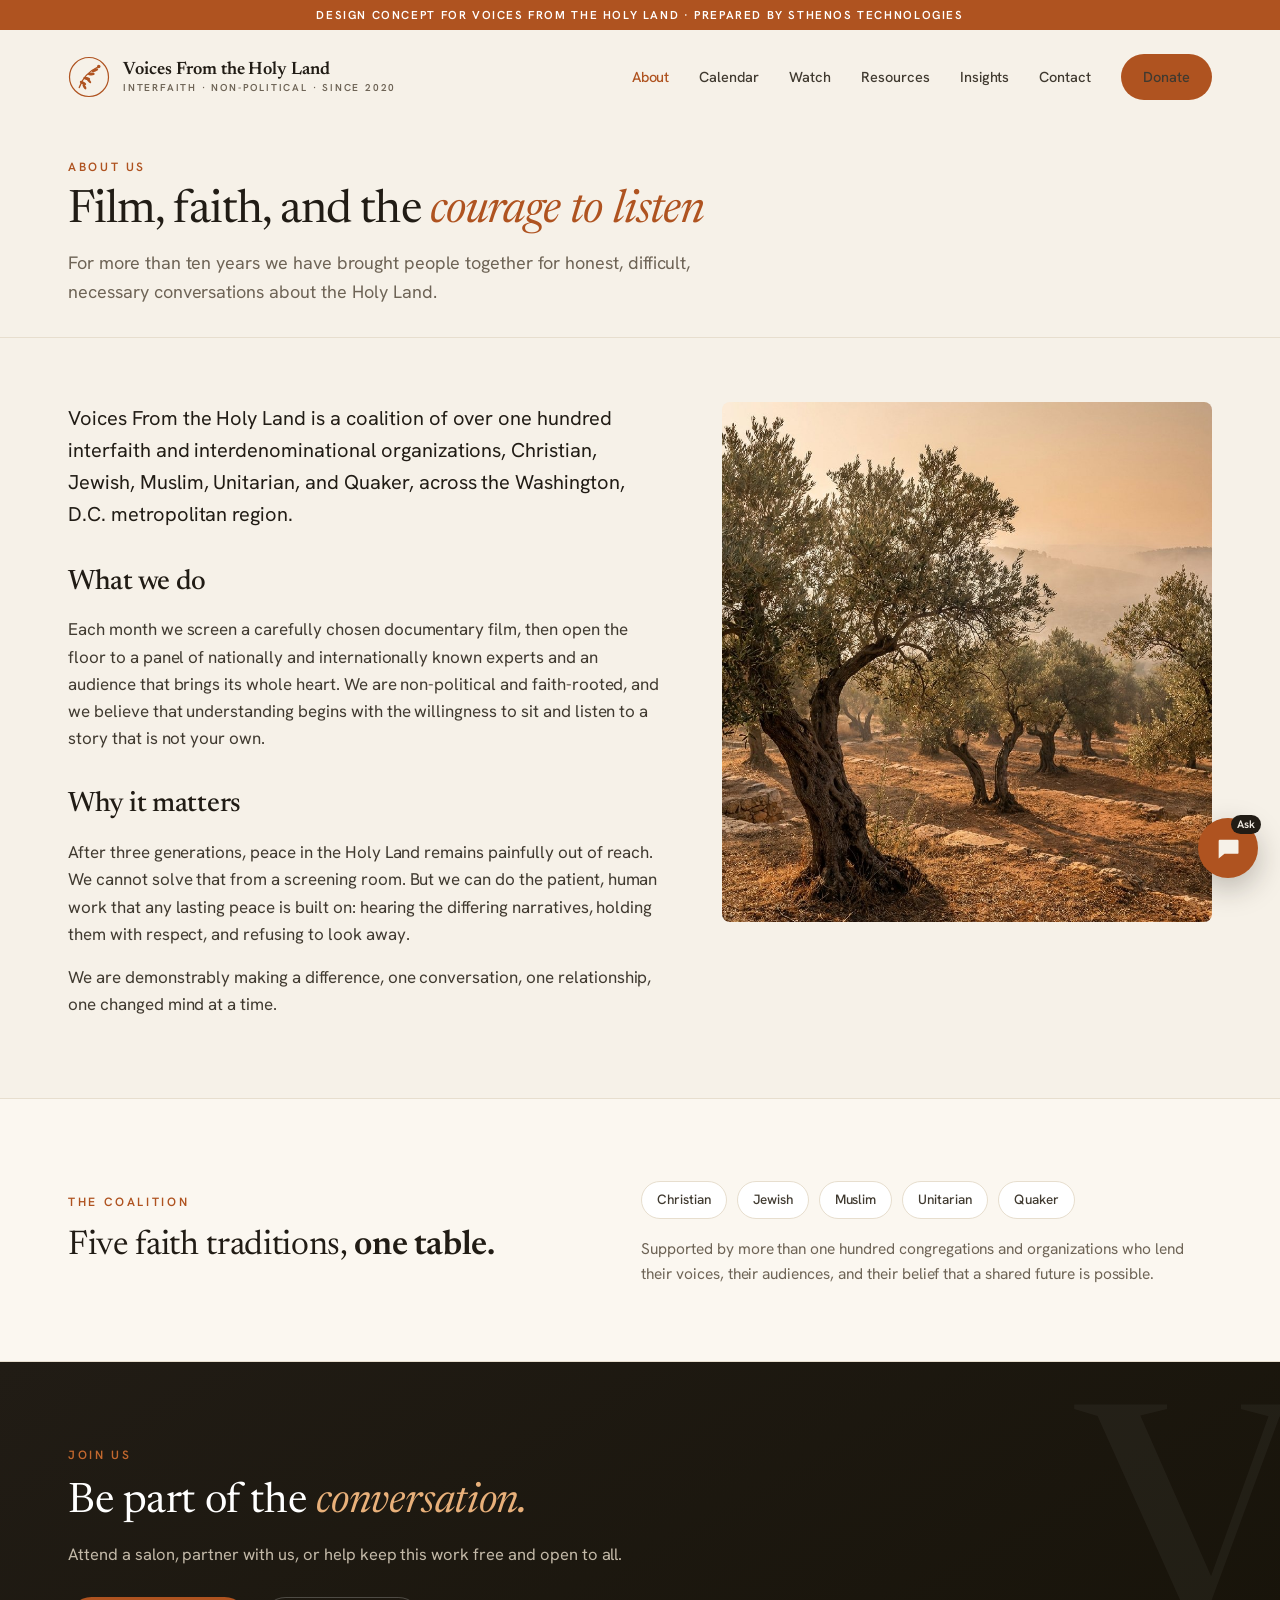
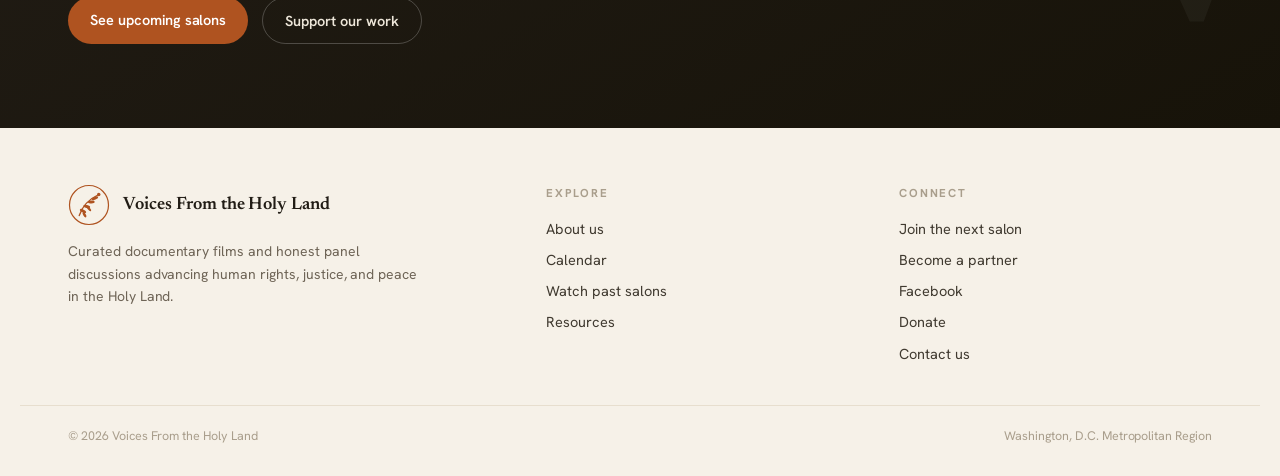
==== commit de7c9e64: "Add VFHL site assistant: in-browser knowledge-base chatbot on all 11 pages" ====
--- a/about.html
+++ b/about.html
@@ -51,5 +51,6 @@
   <div><h6>Explore</h6><ul><li><a href="about.html">About us</a></li><li><a href="calendar.html">Calendar</a></li><li><a href="watch.html">Watch past salons</a></li><li><a href="resources.html">Resources</a></li></ul></div>
   <div><h6>Connect</h6><ul><li><a href="calendar.html">Join the next salon</a></li><li><a href="contact.html">Become a partner</a></li><li><a href="https://www.facebook.com/VoicesHolyLand/" target="_blank" rel="noopener">Facebook</a></li><li><a href="donate.html">Donate</a></li><li><a href="contact.html">Contact us</a></li></ul></div>
 </div><div class="legal"><span>&copy; 2026 Voices From the Holy Land</span><span>Washington, D.C. Metropolitan Region</span></div></footer>
+<script src="assets/chatbot.js" defer></script>
 </body>
 </html>
